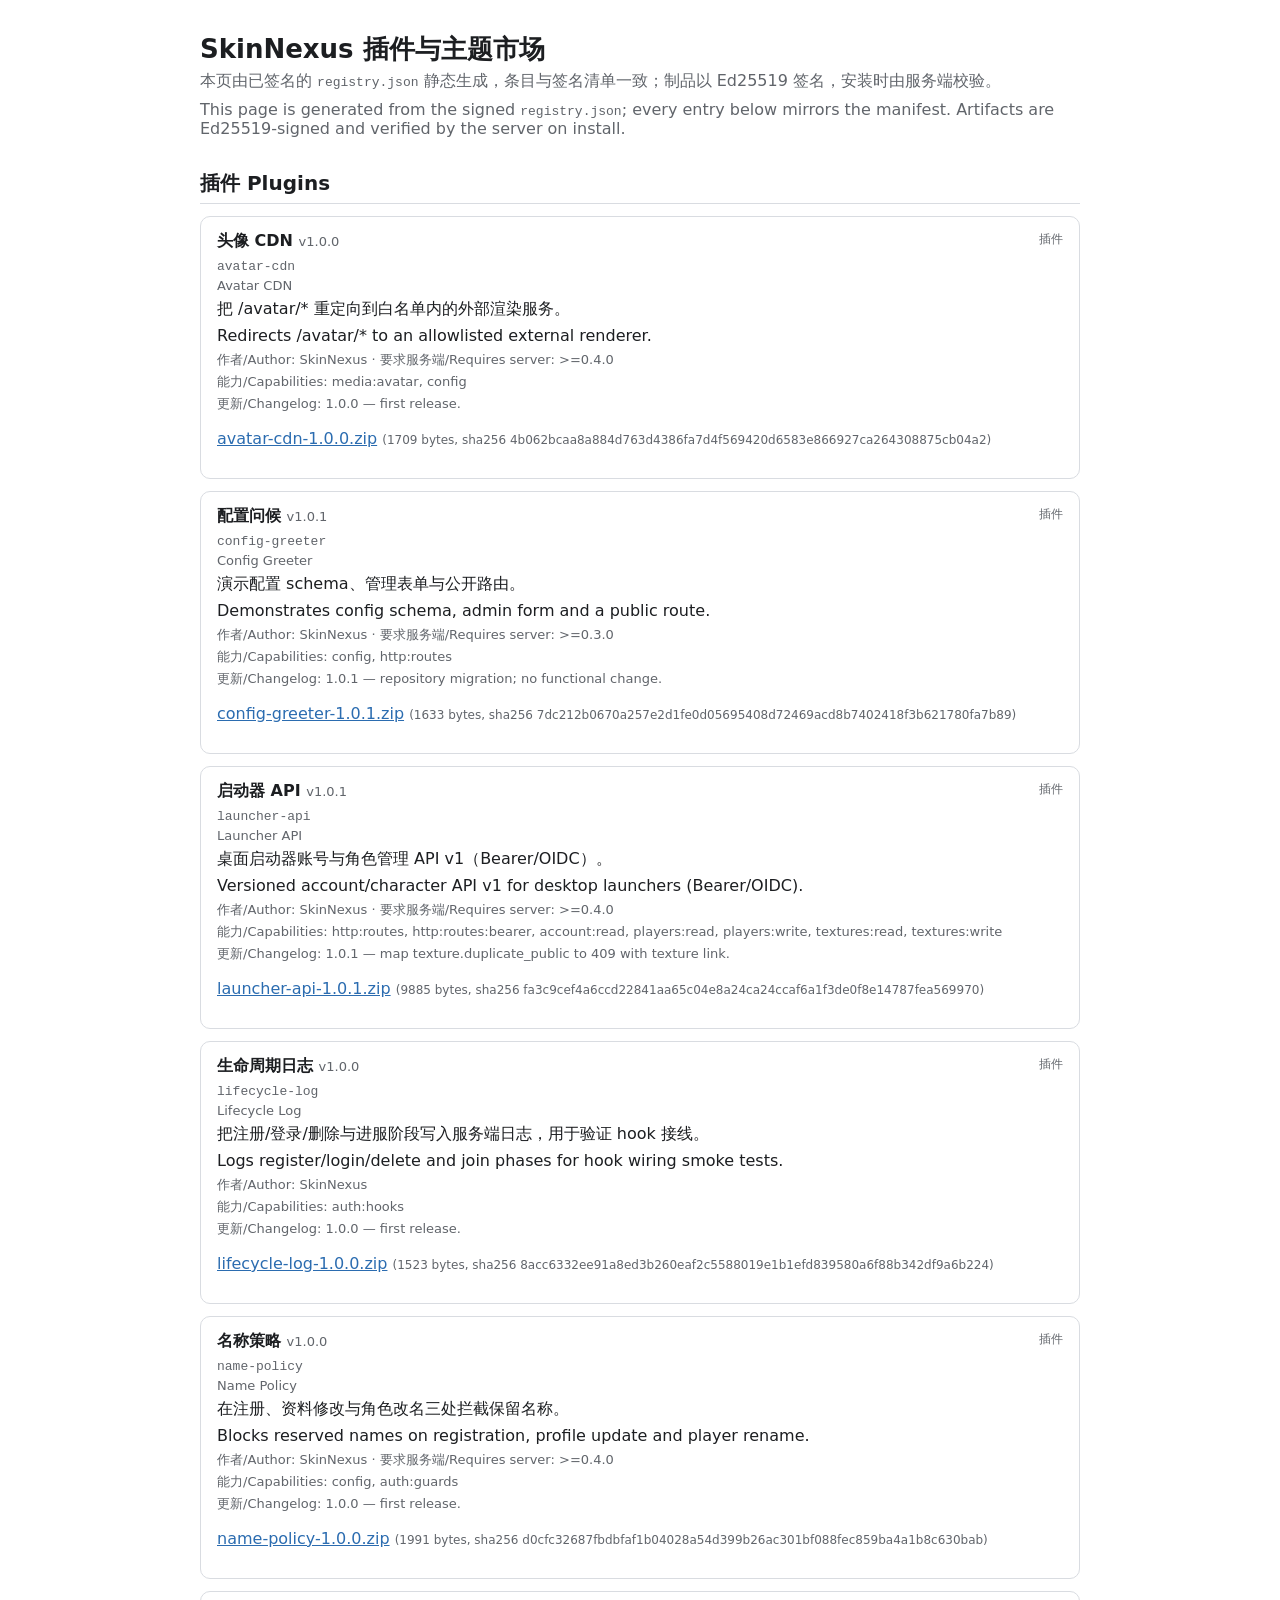
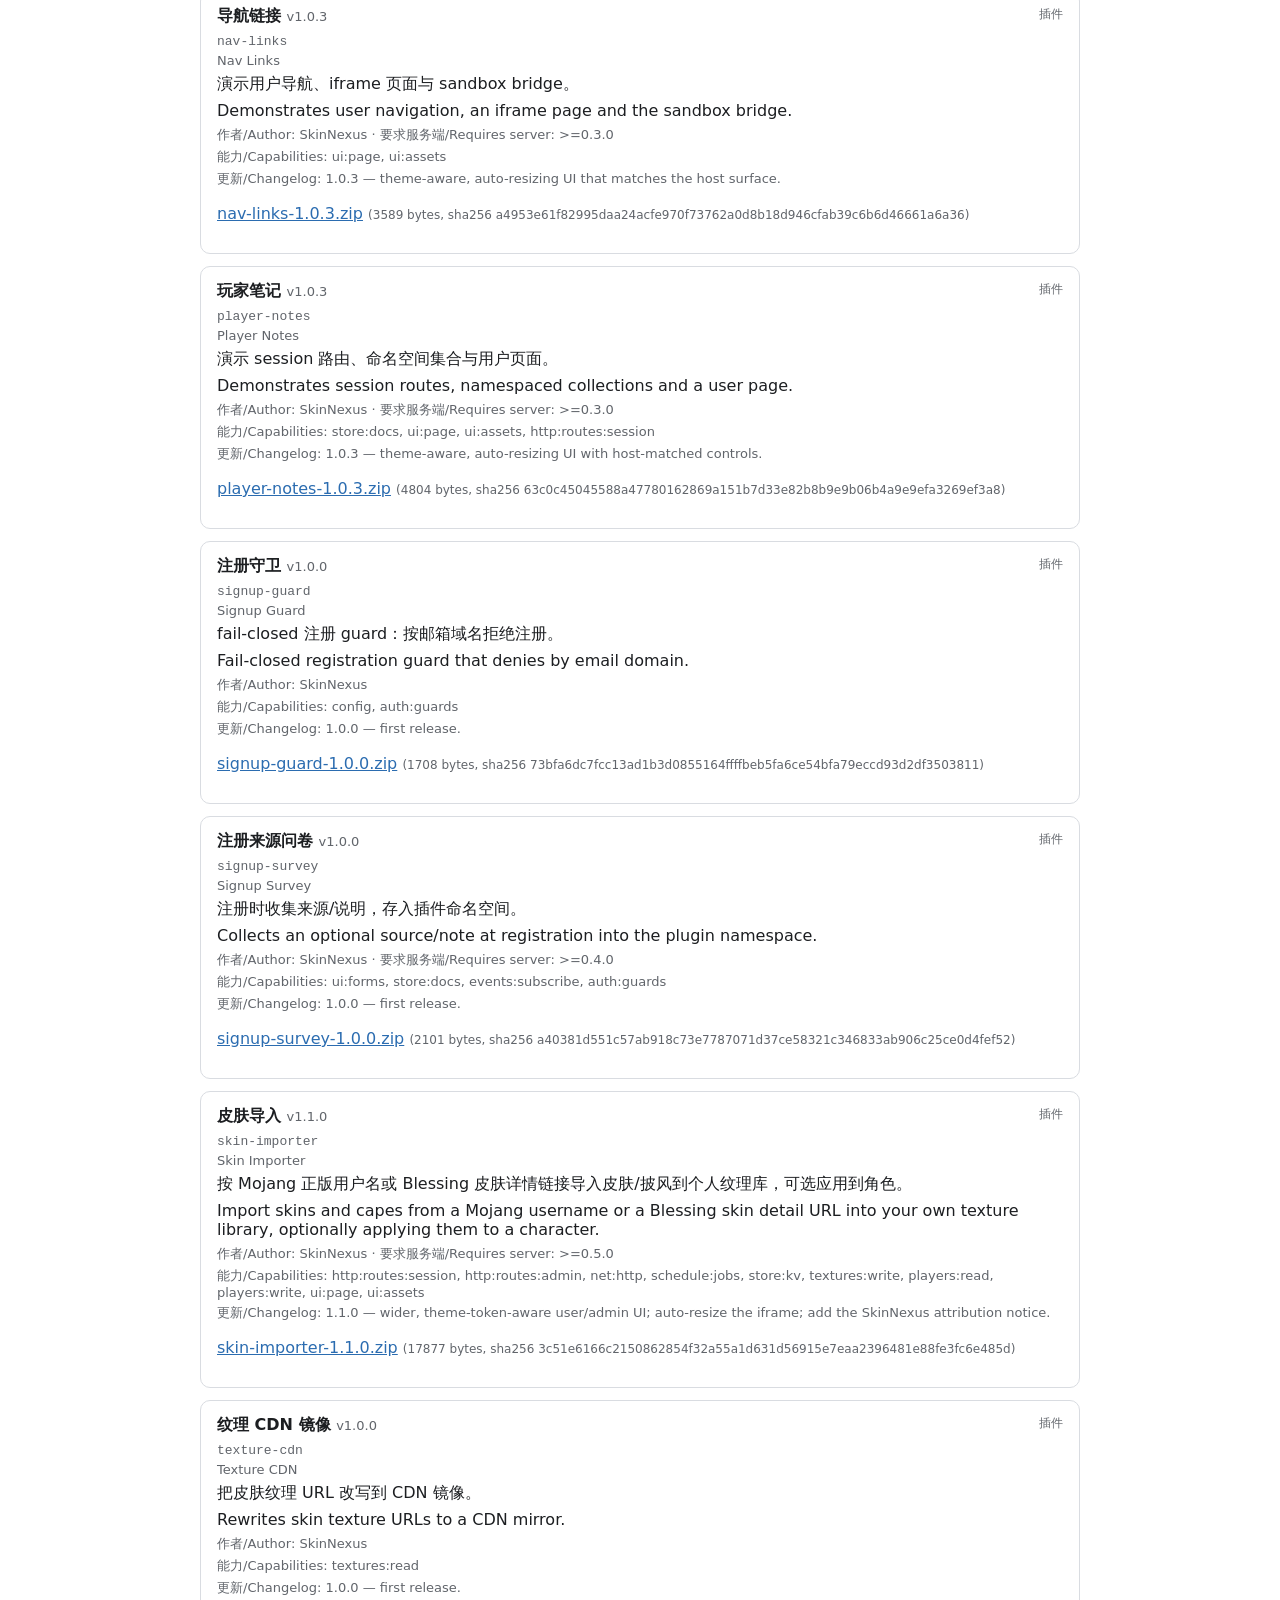
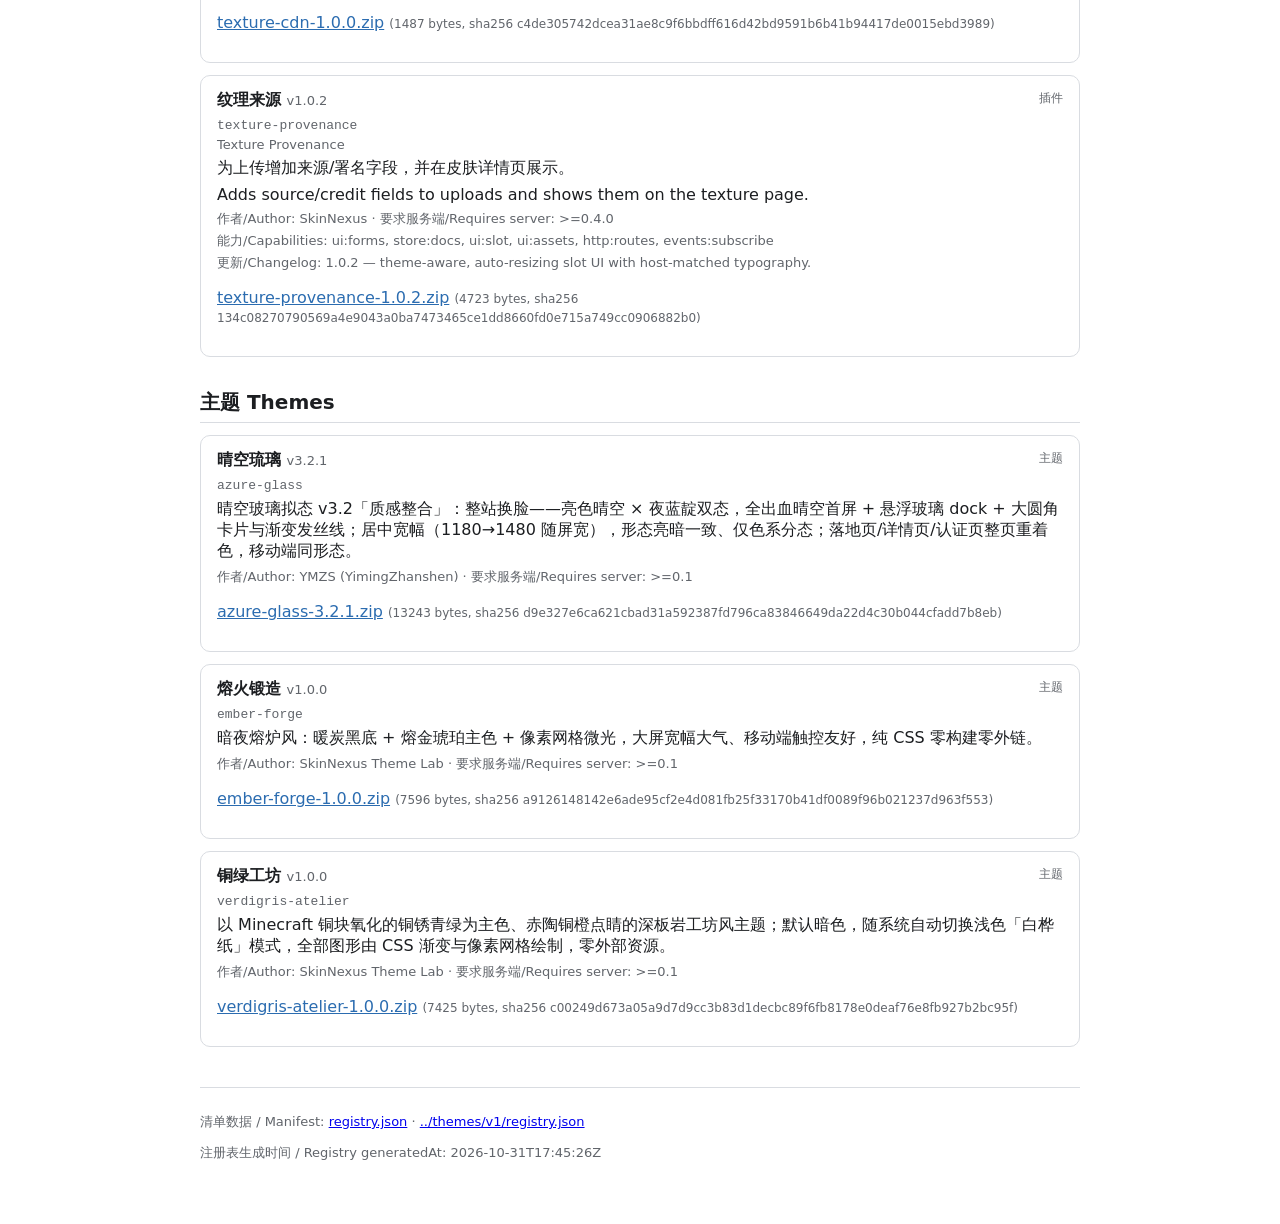
==== v1/index.html @ 16ccb41a "feat(market): 给市场加一张爬虫可读的 HTML 索引页 分发面此前只有签名 registry.json——对搜索引擎与 AI 爬虫等于不存在。新增 scripts/render-inde" ====
<!DOCTYPE html>
<!-- Generated by scripts/render-index.mjs from registry.json and ../themes/v1/registry.json. Do not edit by hand. -->
<html lang="zh-CN">
<head>
<meta charset="utf-8">
<meta name="viewport" content="width=device-width, initial-scale=1">
<title>SkinNexus 插件与主题市场 / Plugin &amp; Theme Market</title>
<meta name="description" content="SkinNexus 官方插件与主题市场索引（由签名 registry.json 生成）：12 个插件 · 3 个主题，含名称、版本、描述、作者与制品下载地址。Generated from the signed registry — 12 个插件 · 3 个主题 with name, version, description, author and artifact links.">
<link rel="alternate" type="application/json" href="registry.json" title="registry.json">
<style>
:root { color-scheme: light dark; --fg: #1c1e21; --muted: #61656b; --line: #d9dce1; --accent: #2b6cb0; }
@media (prefers-color-scheme: dark) { :root { --fg: #e6e8ea; --muted: #9aa0a8; --line: #3a3e45; --accent: #7ab3ff; } }
body { font-family: system-ui, -apple-system, "Segoe UI", "Microsoft YaHei", sans-serif; margin: 0; color: var(--fg); background: transparent; }
main { max-width: 880px; margin: 0 auto; padding: 24px 20px 64px; }
h1 { font-size: 26px; margin: 8px 0 4px; }
h2 { font-size: 20px; margin: 32px 0 12px; border-bottom: 1px solid var(--line); padding-bottom: 6px; }
h3 { font-size: 16px; margin: 0 0 6px; }
.lede { color: var(--muted); margin: 0 0 8px; }
.entry { border: 1px solid var(--line); border-radius: 10px; padding: 14px 16px; margin: 12px 0; }
.version { color: var(--muted); font-weight: normal; font-size: 13px; }
.kind { float: right; color: var(--muted); font-size: 12px; font-weight: normal; }
.slug, .title-en, .meta, .caps, .changelog, .dist-note { color: var(--muted); font-size: 13px; margin: 4px 0; }
.desc { margin: 6px 0; }
.download a { color: var(--accent); overflow-wrap: anywhere; }
.dist { color: var(--muted); font-size: 12px; overflow-wrap: anywhere; }
footer { color: var(--muted); font-size: 13px; margin-top: 40px; border-top: 1px solid var(--line); padding-top: 12px; }
a { overflow-wrap: anywhere; }
</style>
</head>
<body>
<main>
<h1>SkinNexus 插件与主题市场</h1>
<p class="lede">本页由已签名的 <code>registry.json</code> 静态生成，条目与签名清单一致；制品以 Ed25519 签名，安装时由服务端校验。</p>
<p class="lede">This page is generated from the signed <code>registry.json</code>; every entry below mirrors the manifest. Artifacts are Ed25519-signed and verified by the server on install.</p>
<section id="plugins">
<h2>插件 Plugins</h2>
<article class="entry">
  <h3>头像 CDN <span class="version">v1.0.0</span><span class="kind">插件</span></h3>
  <p class="slug"><code>avatar-cdn</code></p>
  <p class="title-en">Avatar CDN</p>
  <p class="desc">把 /avatar/* 重定向到白名单内的外部渲染服务。</p>
  <p class="desc desc-en">Redirects /avatar/* to an allowlisted external renderer.</p>
  <p class="meta"><span>作者/Author: SkinNexus</span> · <span>要求服务端/Requires server: &gt;=0.4.0</span></p>
  <p class="caps">能力/Capabilities: media:avatar, config</p>
  <p class="changelog">更新/Changelog: 1.0.0 — first release.</p>
  <p class="download"><a href="https://yimingzhanshen.github.io/skin-nexus-plugins/v1/artifacts/avatar-cdn-1.0.0.zip">avatar-cdn-1.0.0.zip</a> <span class="dist">(1709 bytes, sha256 4b062bcaa8a884d763d4386fa7d4f569420d6583e866927ca264308875cb04a2)</span></p>
</article>
<article class="entry">
  <h3>配置问候 <span class="version">v1.0.1</span><span class="kind">插件</span></h3>
  <p class="slug"><code>config-greeter</code></p>
  <p class="title-en">Config Greeter</p>
  <p class="desc">演示配置 schema、管理表单与公开路由。</p>
  <p class="desc desc-en">Demonstrates config schema, admin form and a public route.</p>
  <p class="meta"><span>作者/Author: SkinNexus</span> · <span>要求服务端/Requires server: &gt;=0.3.0</span></p>
  <p class="caps">能力/Capabilities: config, http:routes</p>
  <p class="changelog">更新/Changelog: 1.0.1 — repository migration; no functional change.</p>
  <p class="download"><a href="https://yimingzhanshen.github.io/skin-nexus-plugins/v1/artifacts/config-greeter-1.0.1.zip">config-greeter-1.0.1.zip</a> <span class="dist">(1633 bytes, sha256 7dc212b0670a257e2d1fe0d05695408d72469acd8b7402418f3b621780fa7b89)</span></p>
</article>
<article class="entry">
  <h3>启动器 API <span class="version">v1.0.1</span><span class="kind">插件</span></h3>
  <p class="slug"><code>launcher-api</code></p>
  <p class="title-en">Launcher API</p>
  <p class="desc">桌面启动器账号与角色管理 API v1（Bearer/OIDC）。</p>
  <p class="desc desc-en">Versioned account/character API v1 for desktop launchers (Bearer/OIDC).</p>
  <p class="meta"><span>作者/Author: SkinNexus</span> · <span>要求服务端/Requires server: &gt;=0.4.0</span></p>
  <p class="caps">能力/Capabilities: http:routes, http:routes:bearer, account:read, players:read, players:write, textures:read, textures:write</p>
  <p class="changelog">更新/Changelog: 1.0.1 — map texture.duplicate_public to 409 with texture link.</p>
  <p class="download"><a href="https://yimingzhanshen.github.io/skin-nexus-plugins/v1/artifacts/launcher-api-1.0.1.zip">launcher-api-1.0.1.zip</a> <span class="dist">(9885 bytes, sha256 fa3c9cef4a6ccd22841aa65c04e8a24ca24ccaf6a1f3de0f8e14787fea569970)</span></p>
</article>
<article class="entry">
  <h3>生命周期日志 <span class="version">v1.0.0</span><span class="kind">插件</span></h3>
  <p class="slug"><code>lifecycle-log</code></p>
  <p class="title-en">Lifecycle Log</p>
  <p class="desc">把注册/登录/删除与进服阶段写入服务端日志，用于验证 hook 接线。</p>
  <p class="desc desc-en">Logs register/login/delete and join phases for hook wiring smoke tests.</p>
  <p class="meta"><span>作者/Author: SkinNexus</span></p>
  <p class="caps">能力/Capabilities: auth:hooks</p>
  <p class="changelog">更新/Changelog: 1.0.0 — first release.</p>
  <p class="download"><a href="https://yimingzhanshen.github.io/skin-nexus-plugins/v1/artifacts/lifecycle-log-1.0.0.zip">lifecycle-log-1.0.0.zip</a> <span class="dist">(1523 bytes, sha256 8acc6332ee91a8ed3b260eaf2c5588019e1b1efd839580a6f88b342df9a6b224)</span></p>
</article>
<article class="entry">
  <h3>名称策略 <span class="version">v1.0.0</span><span class="kind">插件</span></h3>
  <p class="slug"><code>name-policy</code></p>
  <p class="title-en">Name Policy</p>
  <p class="desc">在注册、资料修改与角色改名三处拦截保留名称。</p>
  <p class="desc desc-en">Blocks reserved names on registration, profile update and player rename.</p>
  <p class="meta"><span>作者/Author: SkinNexus</span> · <span>要求服务端/Requires server: &gt;=0.4.0</span></p>
  <p class="caps">能力/Capabilities: config, auth:guards</p>
  <p class="changelog">更新/Changelog: 1.0.0 — first release.</p>
  <p class="download"><a href="https://yimingzhanshen.github.io/skin-nexus-plugins/v1/artifacts/name-policy-1.0.0.zip">name-policy-1.0.0.zip</a> <span class="dist">(1991 bytes, sha256 d0cfc32687fbdbfaf1b04028a54d399b26ac301bf088fec859ba4a1b8c630bab)</span></p>
</article>
<article class="entry">
  <h3>导航链接 <span class="version">v1.0.3</span><span class="kind">插件</span></h3>
  <p class="slug"><code>nav-links</code></p>
  <p class="title-en">Nav Links</p>
  <p class="desc">演示用户导航、iframe 页面与 sandbox bridge。</p>
  <p class="desc desc-en">Demonstrates user navigation, an iframe page and the sandbox bridge.</p>
  <p class="meta"><span>作者/Author: SkinNexus</span> · <span>要求服务端/Requires server: &gt;=0.3.0</span></p>
  <p class="caps">能力/Capabilities: ui:page, ui:assets</p>
  <p class="changelog">更新/Changelog: 1.0.3 — theme-aware, auto-resizing UI that matches the host surface.</p>
  <p class="download"><a href="https://yimingzhanshen.github.io/skin-nexus-plugins/v1/artifacts/nav-links-1.0.3.zip">nav-links-1.0.3.zip</a> <span class="dist">(3589 bytes, sha256 a4953e61f82995daa24acfe970f73762a0d8b18d946cfab39c6b6d46661a6a36)</span></p>
</article>
<article class="entry">
  <h3>玩家笔记 <span class="version">v1.0.3</span><span class="kind">插件</span></h3>
  <p class="slug"><code>player-notes</code></p>
  <p class="title-en">Player Notes</p>
  <p class="desc">演示 session 路由、命名空间集合与用户页面。</p>
  <p class="desc desc-en">Demonstrates session routes, namespaced collections and a user page.</p>
  <p class="meta"><span>作者/Author: SkinNexus</span> · <span>要求服务端/Requires server: &gt;=0.3.0</span></p>
  <p class="caps">能力/Capabilities: store:docs, ui:page, ui:assets, http:routes:session</p>
  <p class="changelog">更新/Changelog: 1.0.3 — theme-aware, auto-resizing UI with host-matched controls.</p>
  <p class="download"><a href="https://yimingzhanshen.github.io/skin-nexus-plugins/v1/artifacts/player-notes-1.0.3.zip">player-notes-1.0.3.zip</a> <span class="dist">(4804 bytes, sha256 63c0c45045588a47780162869a151b7d33e82b8b9e9b06b4a9e9efa3269ef3a8)</span></p>
</article>
<article class="entry">
  <h3>注册守卫 <span class="version">v1.0.0</span><span class="kind">插件</span></h3>
  <p class="slug"><code>signup-guard</code></p>
  <p class="title-en">Signup Guard</p>
  <p class="desc">fail-closed 注册 guard：按邮箱域名拒绝注册。</p>
  <p class="desc desc-en">Fail-closed registration guard that denies by email domain.</p>
  <p class="meta"><span>作者/Author: SkinNexus</span></p>
  <p class="caps">能力/Capabilities: config, auth:guards</p>
  <p class="changelog">更新/Changelog: 1.0.0 — first release.</p>
  <p class="download"><a href="https://yimingzhanshen.github.io/skin-nexus-plugins/v1/artifacts/signup-guard-1.0.0.zip">signup-guard-1.0.0.zip</a> <span class="dist">(1708 bytes, sha256 73bfa6dc7fcc13ad1b3d0855164ffffbeb5fa6ce54bfa79eccd93d2df3503811)</span></p>
</article>
<article class="entry">
  <h3>注册来源问卷 <span class="version">v1.0.0</span><span class="kind">插件</span></h3>
  <p class="slug"><code>signup-survey</code></p>
  <p class="title-en">Signup Survey</p>
  <p class="desc">注册时收集来源/说明，存入插件命名空间。</p>
  <p class="desc desc-en">Collects an optional source/note at registration into the plugin namespace.</p>
  <p class="meta"><span>作者/Author: SkinNexus</span> · <span>要求服务端/Requires server: &gt;=0.4.0</span></p>
  <p class="caps">能力/Capabilities: ui:forms, store:docs, events:subscribe, auth:guards</p>
  <p class="changelog">更新/Changelog: 1.0.0 — first release.</p>
  <p class="download"><a href="https://yimingzhanshen.github.io/skin-nexus-plugins/v1/artifacts/signup-survey-1.0.0.zip">signup-survey-1.0.0.zip</a> <span class="dist">(2101 bytes, sha256 a40381d551c57ab918c73e7787071d37ce58321c346833ab906c25ce0d4fef52)</span></p>
</article>
<article class="entry">
  <h3>皮肤导入 <span class="version">v1.1.0</span><span class="kind">插件</span></h3>
  <p class="slug"><code>skin-importer</code></p>
  <p class="title-en">Skin Importer</p>
  <p class="desc">按 Mojang 正版用户名或 Blessing 皮肤详情链接导入皮肤/披风到个人纹理库，可选应用到角色。</p>
  <p class="desc desc-en">Import skins and capes from a Mojang username or a Blessing skin detail URL into your own texture library, optionally applying them to a character.</p>
  <p class="meta"><span>作者/Author: SkinNexus</span> · <span>要求服务端/Requires server: &gt;=0.5.0</span></p>
  <p class="caps">能力/Capabilities: http:routes:session, http:routes:admin, net:http, schedule:jobs, store:kv, textures:write, players:read, players:write, ui:page, ui:assets</p>
  <p class="changelog">更新/Changelog: 1.1.0 — wider, theme-token-aware user/admin UI; auto-resize the iframe; add the SkinNexus attribution notice.</p>
  <p class="download"><a href="https://yimingzhanshen.github.io/skin-nexus-plugins/v1/artifacts/skin-importer-1.1.0.zip">skin-importer-1.1.0.zip</a> <span class="dist">(17877 bytes, sha256 3c51e6166c2150862854f32a55a1d631d56915e7eaa2396481e88fe3fc6e485d)</span></p>
</article>
<article class="entry">
  <h3>纹理 CDN 镜像 <span class="version">v1.0.0</span><span class="kind">插件</span></h3>
  <p class="slug"><code>texture-cdn</code></p>
  <p class="title-en">Texture CDN</p>
  <p class="desc">把皮肤纹理 URL 改写到 CDN 镜像。</p>
  <p class="desc desc-en">Rewrites skin texture URLs to a CDN mirror.</p>
  <p class="meta"><span>作者/Author: SkinNexus</span></p>
  <p class="caps">能力/Capabilities: textures:read</p>
  <p class="changelog">更新/Changelog: 1.0.0 — first release.</p>
  <p class="download"><a href="https://yimingzhanshen.github.io/skin-nexus-plugins/v1/artifacts/texture-cdn-1.0.0.zip">texture-cdn-1.0.0.zip</a> <span class="dist">(1487 bytes, sha256 c4de305742dcea31ae8c9f6bbdff616d42bd9591b6b41b94417de0015ebd3989)</span></p>
</article>
<article class="entry">
  <h3>纹理来源 <span class="version">v1.0.2</span><span class="kind">插件</span></h3>
  <p class="slug"><code>texture-provenance</code></p>
  <p class="title-en">Texture Provenance</p>
  <p class="desc">为上传增加来源/署名字段，并在皮肤详情页展示。</p>
  <p class="desc desc-en">Adds source/credit fields to uploads and shows them on the texture page.</p>
  <p class="meta"><span>作者/Author: SkinNexus</span> · <span>要求服务端/Requires server: &gt;=0.4.0</span></p>
  <p class="caps">能力/Capabilities: ui:forms, store:docs, ui:slot, ui:assets, http:routes, events:subscribe</p>
  <p class="changelog">更新/Changelog: 1.0.2 — theme-aware, auto-resizing slot UI with host-matched typography.</p>
  <p class="download"><a href="https://yimingzhanshen.github.io/skin-nexus-plugins/v1/artifacts/texture-provenance-1.0.2.zip">texture-provenance-1.0.2.zip</a> <span class="dist">(4723 bytes, sha256 134c08270790569a4e9043a0ba7473465ce1dd8660fd0e715a749cc0906882b0)</span></p>
</article>
</section>
<section id="themes">
<h2>主题 Themes</h2>
<article class="entry">
  <h3>晴空琉璃 <span class="version">v3.2.1</span><span class="kind">主题</span></h3>
  <p class="slug"><code>azure-glass</code></p>
  <p class="desc">晴空玻璃拟态 v3.2「质感整合」：整站换脸——亮色晴空 × 夜蓝靛双态，全出血晴空首屏 + 悬浮玻璃 dock + 大圆角卡片与渐变发丝线；居中宽幅（1180→1480 随屏宽），形态亮暗一致、仅色系分态；落地页/详情页/认证页整页重着色，移动端同形态。</p>
  <p class="meta"><span>作者/Author: YMZS (YimingZhanshen)</span> · <span>要求服务端/Requires server: &gt;=0.1</span></p>
  <p class="download"><a href="https://yimingzhanshen.github.io/skin-nexus-plugins/themes/v1/artifacts/azure-glass-3.2.1.zip">azure-glass-3.2.1.zip</a> <span class="dist">(13243 bytes, sha256 d9e327e6ca621cbad31a592387fd796ca83846649da22d4c30b044cfadd7b8eb)</span></p>
</article>
<article class="entry">
  <h3>熔火锻造 <span class="version">v1.0.0</span><span class="kind">主题</span></h3>
  <p class="slug"><code>ember-forge</code></p>
  <p class="desc">暗夜熔炉风：暖炭黑底 + 熔金琥珀主色 + 像素网格微光，大屏宽幅大气、移动端触控友好，纯 CSS 零构建零外链。</p>
  <p class="meta"><span>作者/Author: SkinNexus Theme Lab</span> · <span>要求服务端/Requires server: &gt;=0.1</span></p>
  <p class="download"><a href="https://yimingzhanshen.github.io/skin-nexus-plugins/themes/v1/artifacts/ember-forge-1.0.0.zip">ember-forge-1.0.0.zip</a> <span class="dist">(7596 bytes, sha256 a9126148142e6ade95cf2e4d081fb25f33170b41df0089f96b021237d963f553)</span></p>
</article>
<article class="entry">
  <h3>铜绿工坊 <span class="version">v1.0.0</span><span class="kind">主题</span></h3>
  <p class="slug"><code>verdigris-atelier</code></p>
  <p class="desc">以 Minecraft 铜块氧化的铜锈青绿为主色、赤陶铜橙点睛的深板岩工坊风主题；默认暗色，随系统自动切换浅色「白桦纸」模式，全部图形由 CSS 渐变与像素网格绘制，零外部资源。</p>
  <p class="meta"><span>作者/Author: SkinNexus Theme Lab</span> · <span>要求服务端/Requires server: &gt;=0.1</span></p>
  <p class="download"><a href="https://yimingzhanshen.github.io/skin-nexus-plugins/themes/v1/artifacts/verdigris-atelier-1.0.0.zip">verdigris-atelier-1.0.0.zip</a> <span class="dist">(7425 bytes, sha256 c00249d673a05a9d7d9cc3b83d1decbc89f6fb8178e0deaf76e8fb927b2bc95f)</span></p>
</article>
</section>
<footer>
<p>清单数据 / Manifest: <a href="registry.json">registry.json</a> · <a href="../themes/v1/registry.json">../themes/v1/registry.json</a></p>
<p>注册表生成时间 / Registry generatedAt: 2026-10-31T17:45:26Z</p>
</footer>
</main>
<script type="application/ld+json">
{
  "@context": "https://schema.org",
  "@type": "ItemList",
  "name": "SkinNexus 插件与主题市场 / SkinNexus plugin and theme market",
  "numberOfItems": 15,
  "itemListElement": [
    {
      "@type": "ListItem",
      "position": 1,
      "item": {
        "@type": "SoftwareApplication",
        "name": "头像 CDN",
        "identifier": "avatar-cdn",
        "softwareVersion": "1.0.0",
        "description": "把 /avatar/* 重定向到白名单内的外部渲染服务。",
        "author": {
          "@type": "Organization",
          "name": "SkinNexus"
        },
        "softwareRequirements": ">=0.4.0",
        "downloadUrl": "https://yimingzhanshen.github.io/skin-nexus-plugins/v1/artifacts/avatar-cdn-1.0.0.zip",
        "url": "https://yimingzhanshen.github.io/skin-nexus-plugins/v1/artifacts/avatar-cdn-1.0.0.zip"
      }
    },
    {
      "@type": "ListItem",
      "position": 2,
      "item": {
        "@type": "SoftwareApplication",
        "name": "配置问候",
        "identifier": "config-greeter",
        "softwareVersion": "1.0.1",
        "description": "演示配置 schema、管理表单与公开路由。",
        "author": {
          "@type": "Organization",
          "name": "SkinNexus"
        },
        "softwareRequirements": ">=0.3.0",
        "downloadUrl": "https://yimingzhanshen.github.io/skin-nexus-plugins/v1/artifacts/config-greeter-1.0.1.zip",
        "url": "https://yimingzhanshen.github.io/skin-nexus-plugins/v1/artifacts/config-greeter-1.0.1.zip"
      }
    },
    {
      "@type": "ListItem",
      "position": 3,
      "item": {
        "@type": "SoftwareApplication",
        "name": "启动器 API",
        "identifier": "launcher-api",
        "softwareVersion": "1.0.1",
        "description": "桌面启动器账号与角色管理 API v1（Bearer/OIDC）。",
        "author": {
          "@type": "Organization",
          "name": "SkinNexus"
        },
        "softwareRequirements": ">=0.4.0",
        "downloadUrl": "https://yimingzhanshen.github.io/skin-nexus-plugins/v1/artifacts/launcher-api-1.0.1.zip",
        "url": "https://yimingzhanshen.github.io/skin-nexus-plugins/v1/artifacts/launcher-api-1.0.1.zip"
      }
    },
    {
      "@type": "ListItem",
      "position": 4,
      "item": {
        "@type": "SoftwareApplication",
        "name": "生命周期日志",
        "identifier": "lifecycle-log",
        "softwareVersion": "1.0.0",
        "description": "把注册/登录/删除与进服阶段写入服务端日志，用于验证 hook 接线。",
        "author": {
          "@type": "Organization",
          "name": "SkinNexus"
        },
        "downloadUrl": "https://yimingzhanshen.github.io/skin-nexus-plugins/v1/artifacts/lifecycle-log-1.0.0.zip",
        "url": "https://yimingzhanshen.github.io/skin-nexus-plugins/v1/artifacts/lifecycle-log-1.0.0.zip"
      }
    },
    {
      "@type": "ListItem",
      "position": 5,
      "item": {
        "@type": "SoftwareApplication",
        "name": "名称策略",
        "identifier": "name-policy",
        "softwareVersion": "1.0.0",
        "description": "在注册、资料修改与角色改名三处拦截保留名称。",
        "author": {
          "@type": "Organization",
          "name": "SkinNexus"
        },
        "softwareRequirements": ">=0.4.0",
        "downloadUrl": "https://yimingzhanshen.github.io/skin-nexus-plugins/v1/artifacts/name-policy-1.0.0.zip",
        "url": "https://yimingzhanshen.github.io/skin-nexus-plugins/v1/artifacts/name-policy-1.0.0.zip"
      }
    },
    {
      "@type": "ListItem",
      "position": 6,
      "item": {
        "@type": "SoftwareApplication",
        "name": "导航链接",
        "identifier": "nav-links",
        "softwareVersion": "1.0.3",
        "description": "演示用户导航、iframe 页面与 sandbox bridge。",
        "author": {
          "@type": "Organization",
          "name": "SkinNexus"
        },
        "softwareRequirements": ">=0.3.0",
        "downloadUrl": "https://yimingzhanshen.github.io/skin-nexus-plugins/v1/artifacts/nav-links-1.0.3.zip",
        "url": "https://yimingzhanshen.github.io/skin-nexus-plugins/v1/artifacts/nav-links-1.0.3.zip"
      }
    },
    {
      "@type": "ListItem",
      "position": 7,
      "item": {
        "@type": "SoftwareApplication",
        "name": "玩家笔记",
        "identifier": "player-notes",
        "softwareVersion": "1.0.3",
        "description": "演示 session 路由、命名空间集合与用户页面。",
        "author": {
          "@type": "Organization",
          "name": "SkinNexus"
        },
        "softwareRequirements": ">=0.3.0",
        "downloadUrl": "https://yimingzhanshen.github.io/skin-nexus-plugins/v1/artifacts/player-notes-1.0.3.zip",
        "url": "https://yimingzhanshen.github.io/skin-nexus-plugins/v1/artifacts/player-notes-1.0.3.zip"
      }
    },
    {
      "@type": "ListItem",
      "position": 8,
      "item": {
        "@type": "SoftwareApplication",
        "name": "注册守卫",
        "identifier": "signup-guard",
        "softwareVersion": "1.0.0",
        "description": "fail-closed 注册 guard：按邮箱域名拒绝注册。",
        "author": {
          "@type": "Organization",
          "name": "SkinNexus"
        },
        "downloadUrl": "https://yimingzhanshen.github.io/skin-nexus-plugins/v1/artifacts/signup-guard-1.0.0.zip",
        "url": "https://yimingzhanshen.github.io/skin-nexus-plugins/v1/artifacts/signup-guard-1.0.0.zip"
      }
    },
    {
      "@type": "ListItem",
      "position": 9,
      "item": {
        "@type": "SoftwareApplication",
        "name": "注册来源问卷",
        "identifier": "signup-survey",
        "softwareVersion": "1.0.0",
        "description": "注册时收集来源/说明，存入插件命名空间。",
        "author": {
          "@type": "Organization",
          "name": "SkinNexus"
        },
        "softwareRequirements": ">=0.4.0",
        "downloadUrl": "https://yimingzhanshen.github.io/skin-nexus-plugins/v1/artifacts/signup-survey-1.0.0.zip",
        "url": "https://yimingzhanshen.github.io/skin-nexus-plugins/v1/artifacts/signup-survey-1.0.0.zip"
      }
    },
    {
      "@type": "ListItem",
      "position": 10,
      "item": {
        "@type": "SoftwareApplication",
        "name": "皮肤导入",
        "identifier": "skin-importer",
        "softwareVersion": "1.1.0",
        "description": "按 Mojang 正版用户名或 Blessing 皮肤详情链接导入皮肤/披风到个人纹理库，可选应用到角色。",
        "author": {
          "@type": "Organization",
          "name": "SkinNexus"
        },
        "softwareRequirements": ">=0.5.0",
        "downloadUrl": "https://yimingzhanshen.github.io/skin-nexus-plugins/v1/artifacts/skin-importer-1.1.0.zip",
        "url": "https://yimingzhanshen.github.io/skin-nexus-plugins/v1/artifacts/skin-importer-1.1.0.zip"
      }
    },
    {
      "@type": "ListItem",
      "position": 11,
      "item": {
        "@type": "SoftwareApplication",
        "name": "纹理 CDN 镜像",
        "identifier": "texture-cdn",
        "softwareVersion": "1.0.0",
        "description": "把皮肤纹理 URL 改写到 CDN 镜像。",
        "author": {
          "@type": "Organization",
          "name": "SkinNexus"
        },
        "downloadUrl": "https://yimingzhanshen.github.io/skin-nexus-plugins/v1/artifacts/texture-cdn-1.0.0.zip",
        "url": "https://yimingzhanshen.github.io/skin-nexus-plugins/v1/artifacts/texture-cdn-1.0.0.zip"
      }
    },
    {
      "@type": "ListItem",
      "position": 12,
      "item": {
        "@type": "SoftwareApplication",
        "name": "纹理来源",
        "identifier": "texture-provenance",
        "softwareVersion": "1.0.2",
        "description": "为上传增加来源/署名字段，并在皮肤详情页展示。",
        "author": {
          "@type": "Organization",
          "name": "SkinNexus"
        },
        "softwareRequirements": ">=0.4.0",
        "downloadUrl": "https://yimingzhanshen.github.io/skin-nexus-plugins/v1/artifacts/texture-provenance-1.0.2.zip",
        "url": "https://yimingzhanshen.github.io/skin-nexus-plugins/v1/artifacts/texture-provenance-1.0.2.zip"
      }
    },
    {
      "@type": "ListItem",
      "position": 13,
      "item": {
        "@type": "SoftwareApplication",
        "name": "晴空琉璃",
        "identifier": "azure-glass",
        "softwareVersion": "3.2.1",
        "description": "晴空玻璃拟态 v3.2「质感整合」：整站换脸——亮色晴空 × 夜蓝靛双态，全出血晴空首屏 + 悬浮玻璃 dock + 大圆角卡片与渐变发丝线；居中宽幅（1180→1480 随屏宽），形态亮暗一致、仅色系分态；落地页/详情页/认证页整页重着色，移动端同形态。",
        "author": {
          "@type": "Organization",
          "name": "YMZS (YimingZhanshen)"
        },
        "softwareRequirements": ">=0.1",
        "downloadUrl": "https://yimingzhanshen.github.io/skin-nexus-plugins/themes/v1/artifacts/azure-glass-3.2.1.zip",
        "url": "https://yimingzhanshen.github.io/skin-nexus-plugins/themes/v1/artifacts/azure-glass-3.2.1.zip"
      }
    },
    {
      "@type": "ListItem",
      "position": 14,
      "item": {
        "@type": "SoftwareApplication",
        "name": "熔火锻造",
        "identifier": "ember-forge",
        "softwareVersion": "1.0.0",
        "description": "暗夜熔炉风：暖炭黑底 + 熔金琥珀主色 + 像素网格微光，大屏宽幅大气、移动端触控友好，纯 CSS 零构建零外链。",
        "author": {
          "@type": "Organization",
          "name": "SkinNexus Theme Lab"
        },
        "softwareRequirements": ">=0.1",
        "downloadUrl": "https://yimingzhanshen.github.io/skin-nexus-plugins/themes/v1/artifacts/ember-forge-1.0.0.zip",
        "url": "https://yimingzhanshen.github.io/skin-nexus-plugins/themes/v1/artifacts/ember-forge-1.0.0.zip"
      }
    },
    {
      "@type": "ListItem",
      "position": 15,
      "item": {
        "@type": "SoftwareApplication",
        "name": "铜绿工坊",
        "identifier": "verdigris-atelier",
        "softwareVersion": "1.0.0",
        "description": "以 Minecraft 铜块氧化的铜锈青绿为主色、赤陶铜橙点睛的深板岩工坊风主题；默认暗色，随系统自动切换浅色「白桦纸」模式，全部图形由 CSS 渐变与像素网格绘制，零外部资源。",
        "author": {
          "@type": "Organization",
          "name": "SkinNexus Theme Lab"
        },
        "softwareRequirements": ">=0.1",
        "downloadUrl": "https://yimingzhanshen.github.io/skin-nexus-plugins/themes/v1/artifacts/verdigris-atelier-1.0.0.zip",
        "url": "https://yimingzhanshen.github.io/skin-nexus-plugins/themes/v1/artifacts/verdigris-atelier-1.0.0.zip"
      }
    }
  ]
}
</script>
</body>
</html>
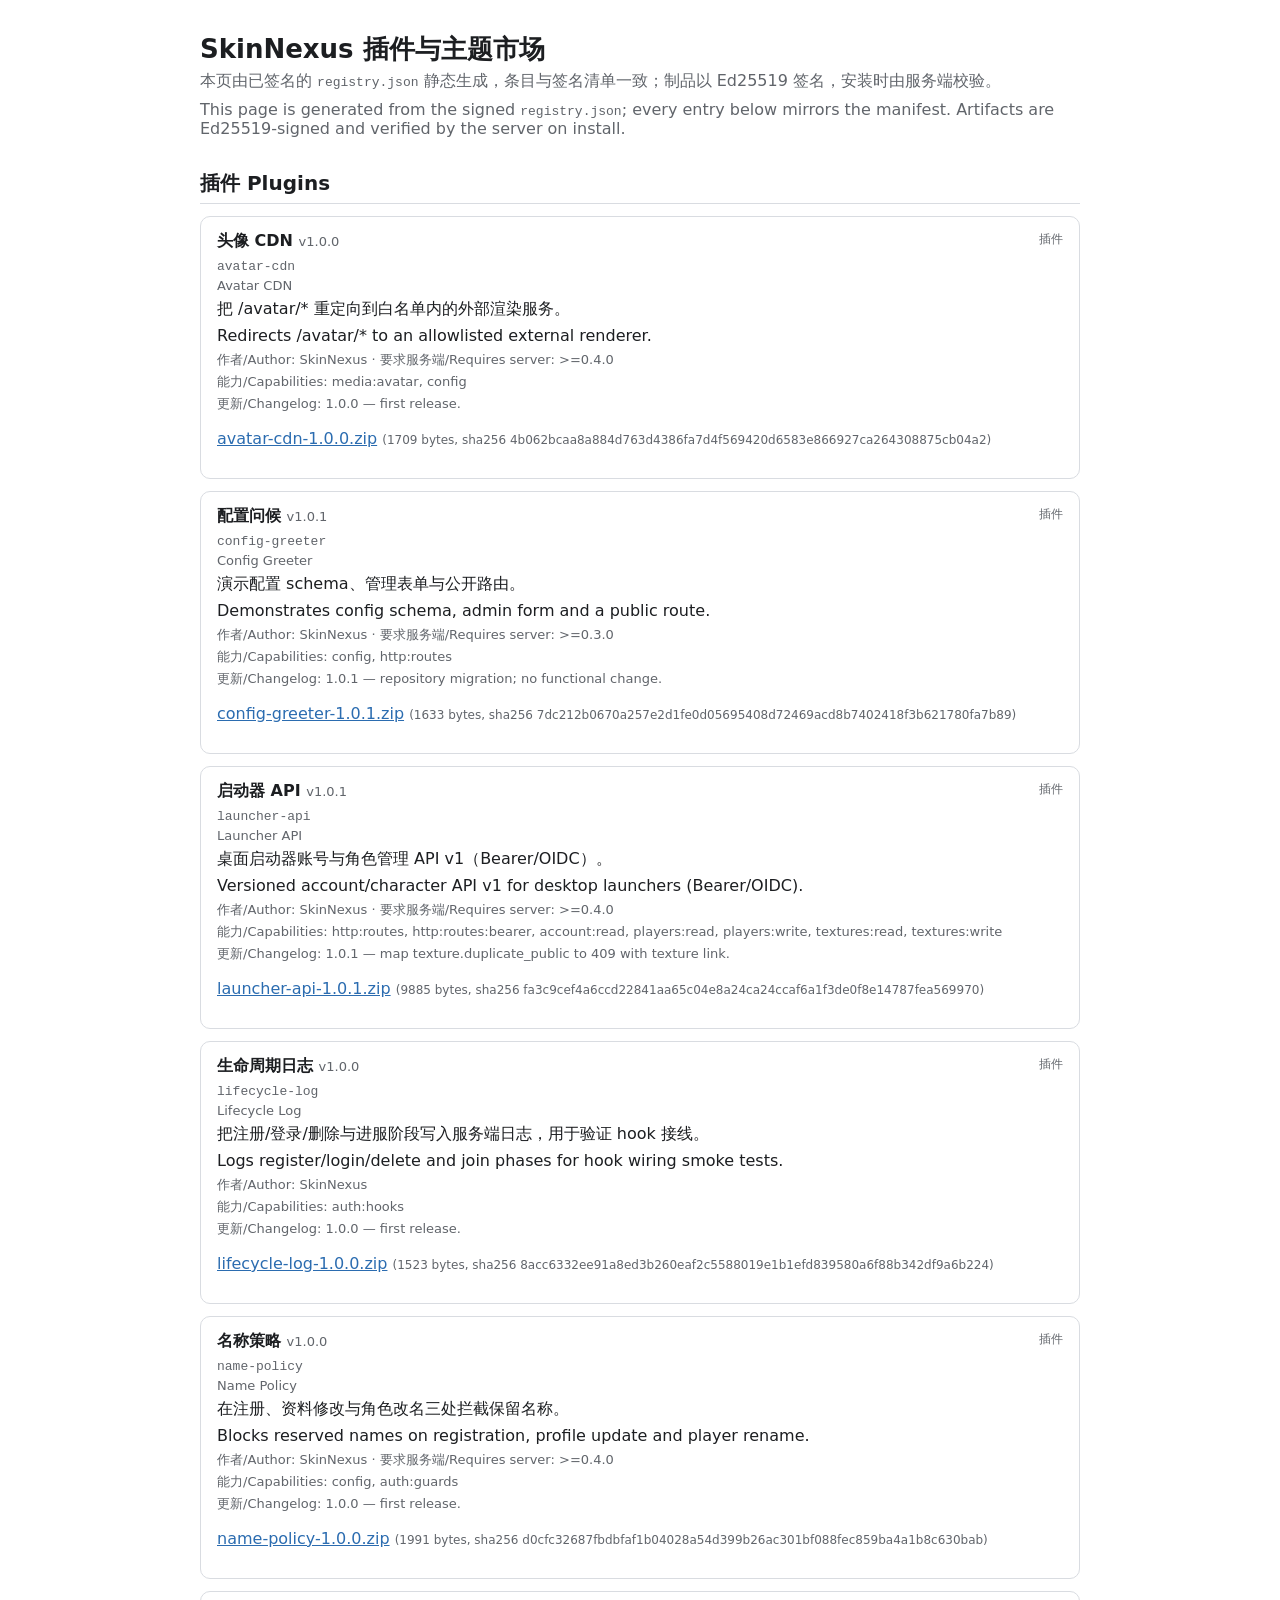
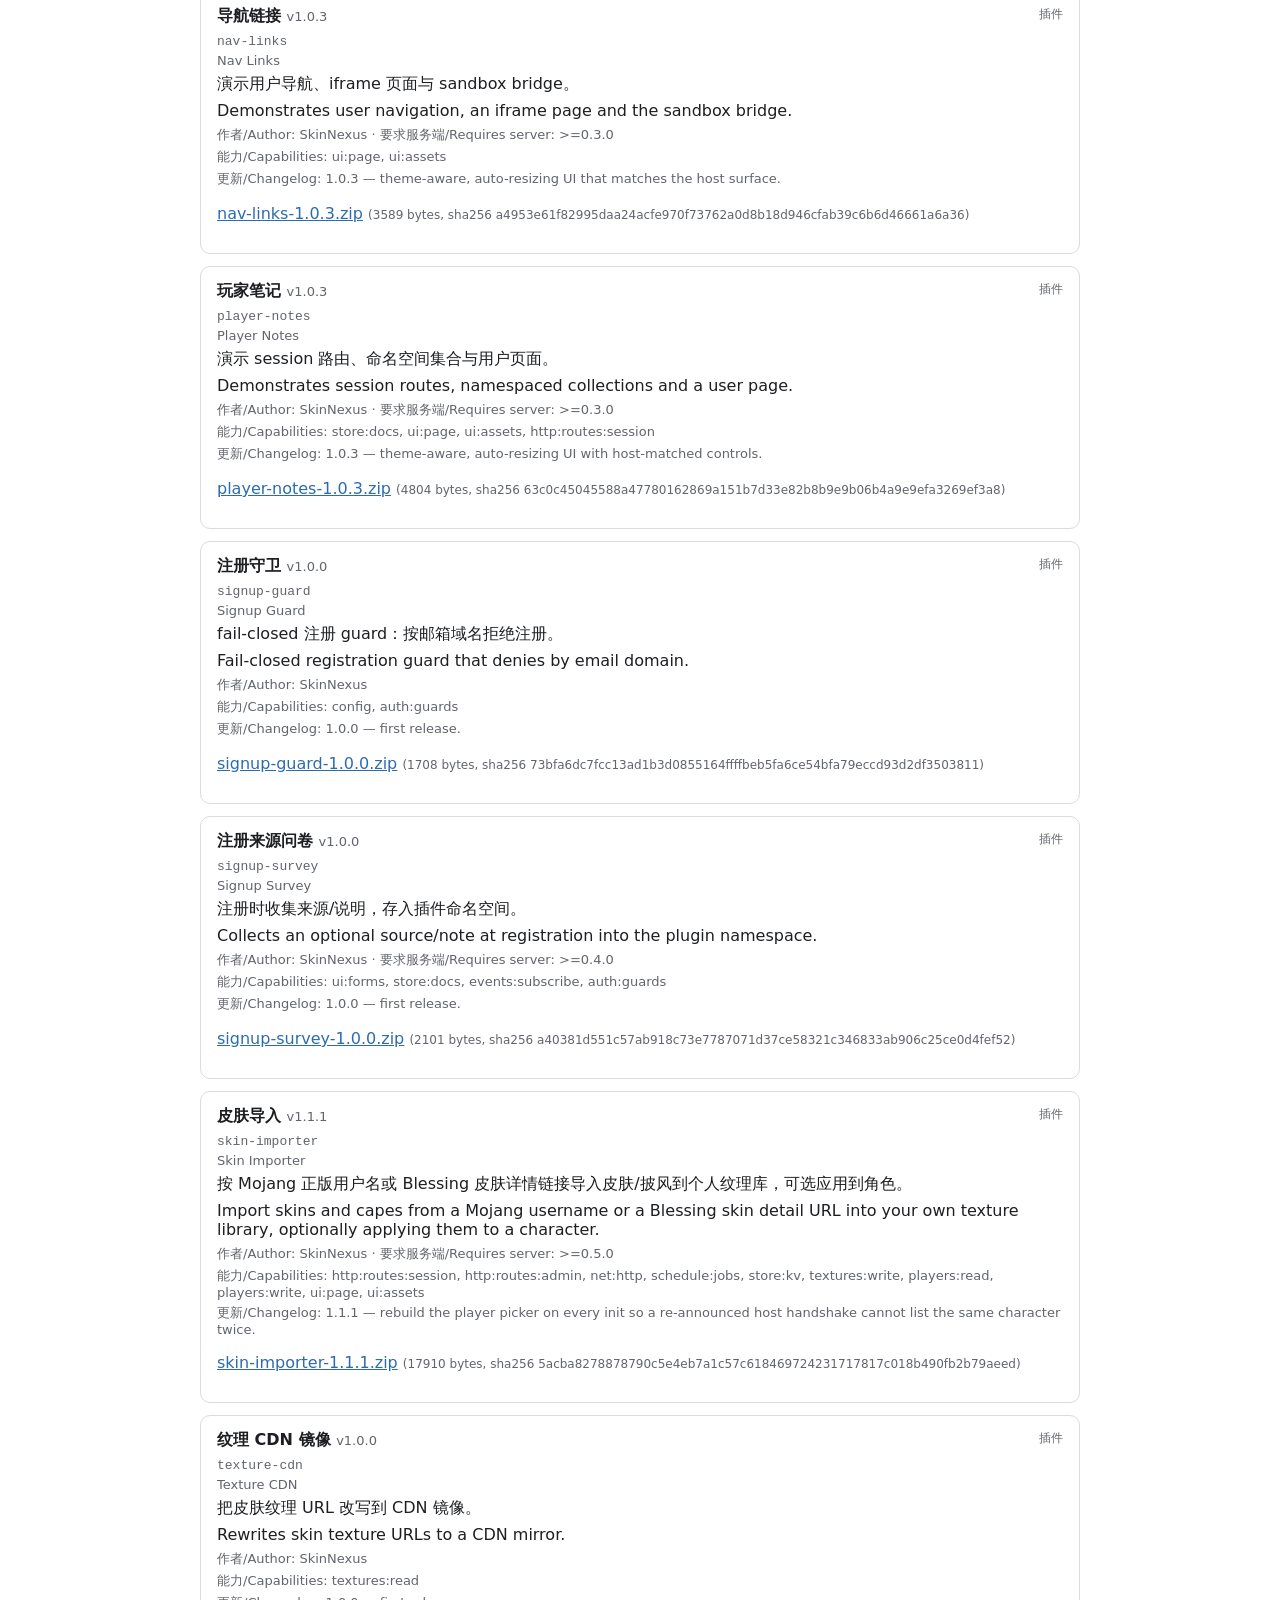
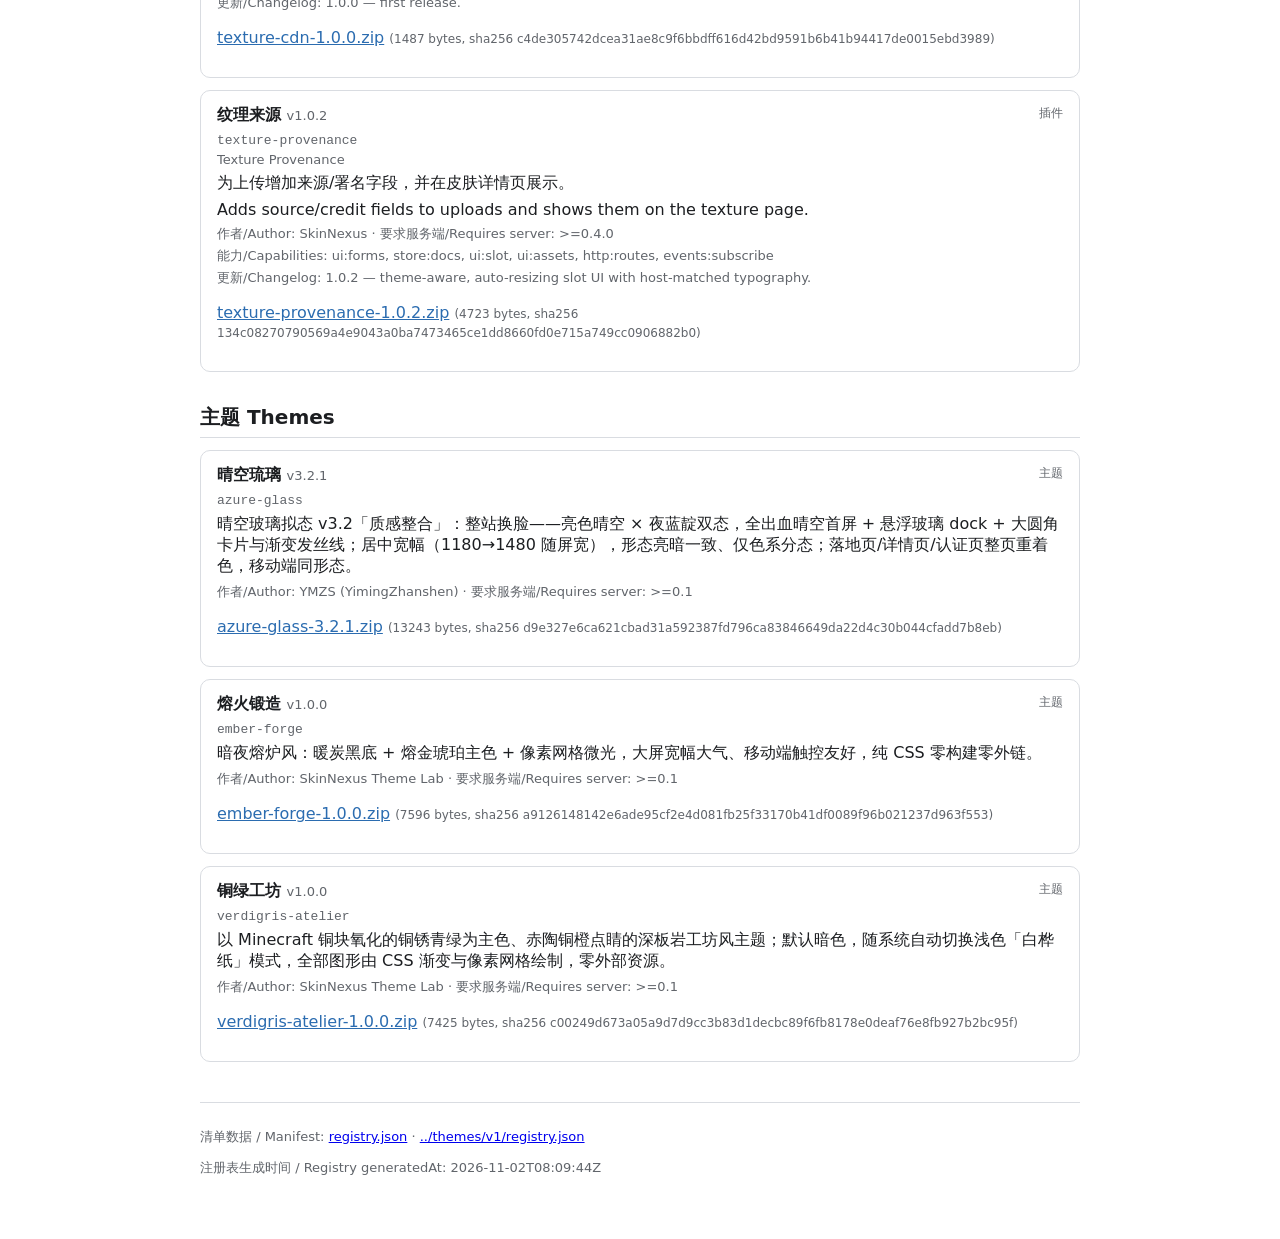
==== commit bd655635: "fix(market): 索引页跟上 CI 发布的 1.1.1——重新生成而非手改 远端多出一条 CI 发布提交（2008948：签名产物 + 清单更新，把 skin-importer 从 1.1.0" ====
--- a/v1/index.html
+++ b/v1/index.html
@@ -134,15 +134,15 @@
   <p class="download"><a href="https://yimingzhanshen.github.io/skin-nexus-plugins/v1/artifacts/signup-survey-1.0.0.zip">signup-survey-1.0.0.zip</a> <span class="dist">(2101 bytes, sha256 a40381d551c57ab918c73e7787071d37ce58321c346833ab906c25ce0d4fef52)</span></p>
 </article>
 <article class="entry">
-  <h3>皮肤导入 <span class="version">v1.1.0</span><span class="kind">插件</span></h3>
+  <h3>皮肤导入 <span class="version">v1.1.1</span><span class="kind">插件</span></h3>
   <p class="slug"><code>skin-importer</code></p>
   <p class="title-en">Skin Importer</p>
   <p class="desc">按 Mojang 正版用户名或 Blessing 皮肤详情链接导入皮肤/披风到个人纹理库，可选应用到角色。</p>
   <p class="desc desc-en">Import skins and capes from a Mojang username or a Blessing skin detail URL into your own texture library, optionally applying them to a character.</p>
   <p class="meta"><span>作者/Author: SkinNexus</span> · <span>要求服务端/Requires server: &gt;=0.5.0</span></p>
   <p class="caps">能力/Capabilities: http:routes:session, http:routes:admin, net:http, schedule:jobs, store:kv, textures:write, players:read, players:write, ui:page, ui:assets</p>
-  <p class="changelog">更新/Changelog: 1.1.0 — wider, theme-token-aware user/admin UI; auto-resize the iframe; add the SkinNexus attribution notice.</p>
-  <p class="download"><a href="https://yimingzhanshen.github.io/skin-nexus-plugins/v1/artifacts/skin-importer-1.1.0.zip">skin-importer-1.1.0.zip</a> <span class="dist">(17877 bytes, sha256 3c51e6166c2150862854f32a55a1d631d56915e7eaa2396481e88fe3fc6e485d)</span></p>
+  <p class="changelog">更新/Changelog: 1.1.1 — rebuild the player picker on every init so a re-announced host handshake cannot list the same character twice.</p>
+  <p class="download"><a href="https://yimingzhanshen.github.io/skin-nexus-plugins/v1/artifacts/skin-importer-1.1.1.zip">skin-importer-1.1.1.zip</a> <span class="dist">(17910 bytes, sha256 5acba8278878790c5e4eb7a1c57c618469724231717817c018b490fb2b79aeed)</span></p>
 </article>
 <article class="entry">
   <h3>纹理 CDN 镜像 <span class="version">v1.0.0</span><span class="kind">插件</span></h3>
@@ -193,7 +193,7 @@
 </section>
 <footer>
 <p>清单数据 / Manifest: <a href="registry.json">registry.json</a> · <a href="../themes/v1/registry.json">../themes/v1/registry.json</a></p>
-<p>注册表生成时间 / Registry generatedAt: 2026-10-31T17:45:26Z</p>
+<p>注册表生成时间 / Registry generatedAt: 2026-11-02T08:09:44Z</p>
 </footer>
 </main>
 <script type="application/ld+json">
@@ -370,15 +370,15 @@
         "@type": "SoftwareApplication",
         "name": "皮肤导入",
         "identifier": "skin-importer",
-        "softwareVersion": "1.1.0",
+        "softwareVersion": "1.1.1",
         "description": "按 Mojang 正版用户名或 Blessing 皮肤详情链接导入皮肤/披风到个人纹理库，可选应用到角色。",
         "author": {
           "@type": "Organization",
           "name": "SkinNexus"
         },
         "softwareRequirements": ">=0.5.0",
-        "downloadUrl": "https://yimingzhanshen.github.io/skin-nexus-plugins/v1/artifacts/skin-importer-1.1.0.zip",
-        "url": "https://yimingzhanshen.github.io/skin-nexus-plugins/v1/artifacts/skin-importer-1.1.0.zip"
+        "downloadUrl": "https://yimingzhanshen.github.io/skin-nexus-plugins/v1/artifacts/skin-importer-1.1.1.zip",
+        "url": "https://yimingzhanshen.github.io/skin-nexus-plugins/v1/artifacts/skin-importer-1.1.1.zip"
       }
     },
     {
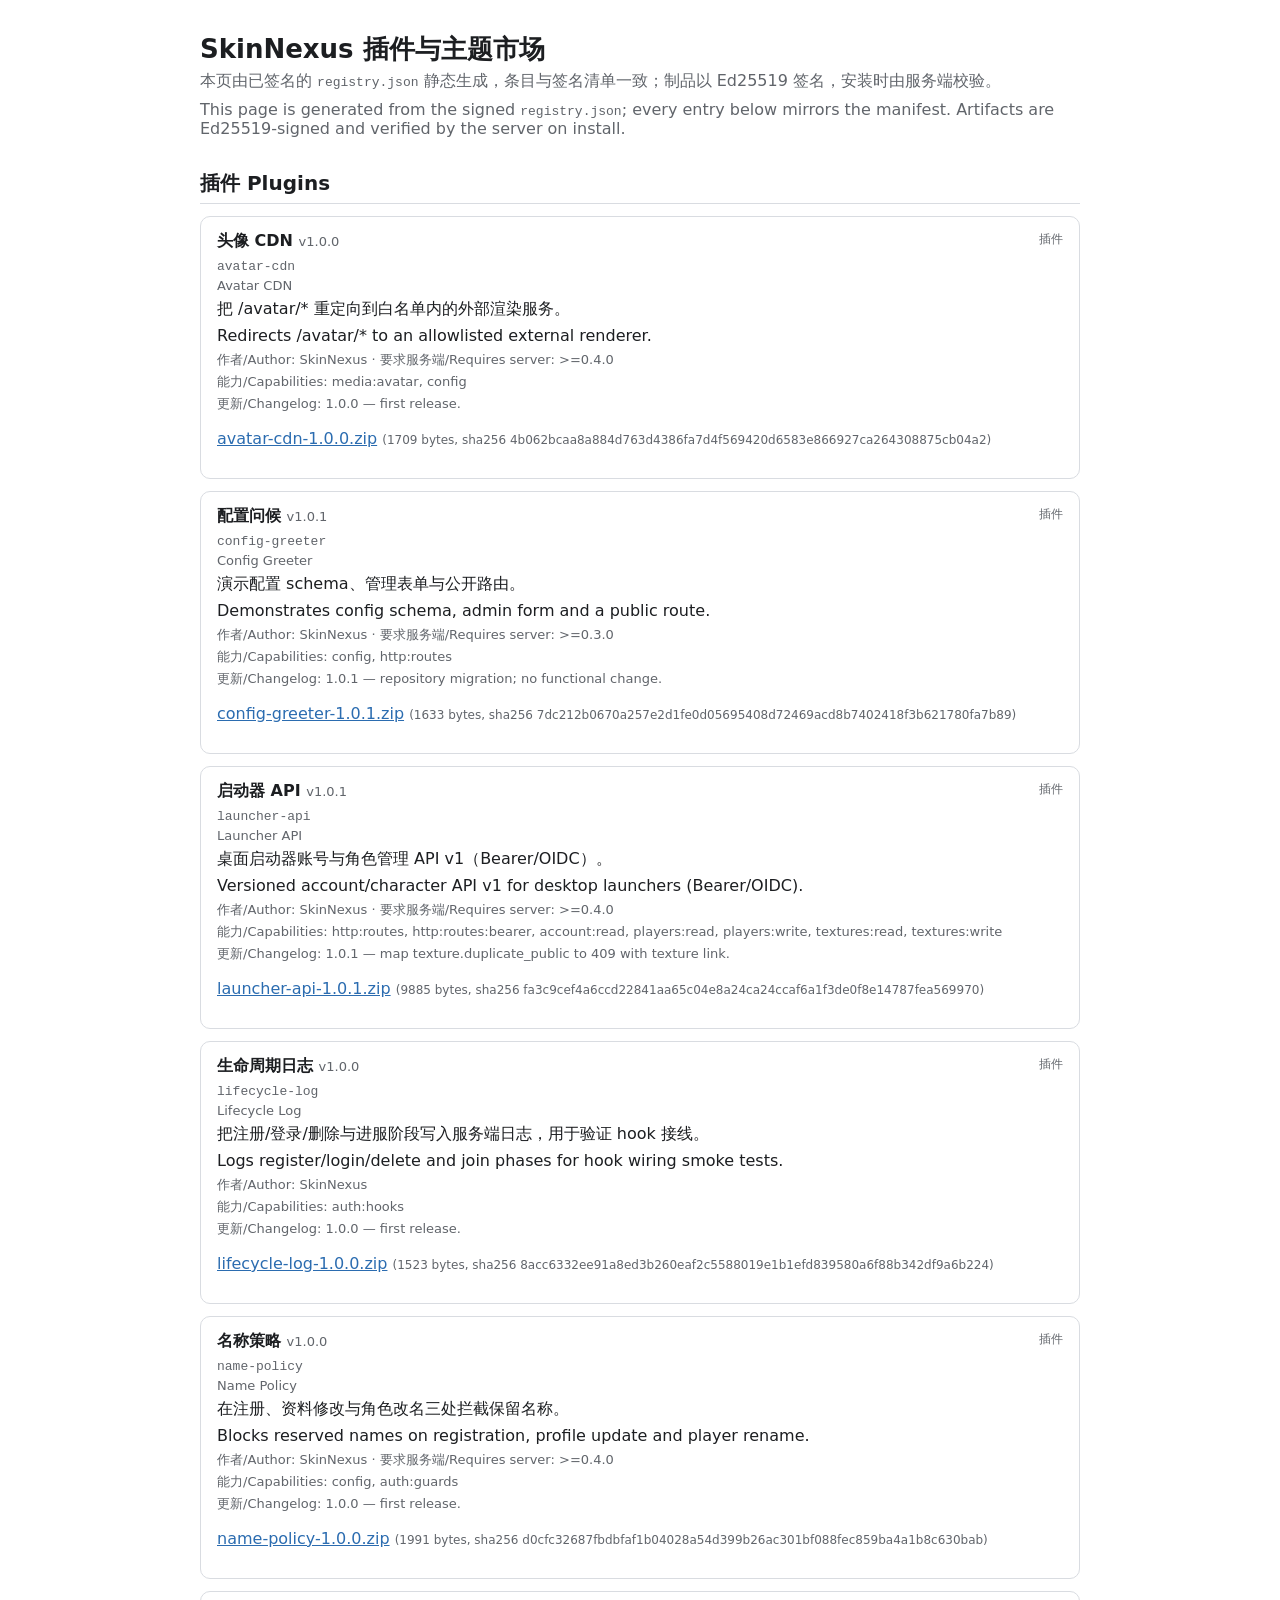
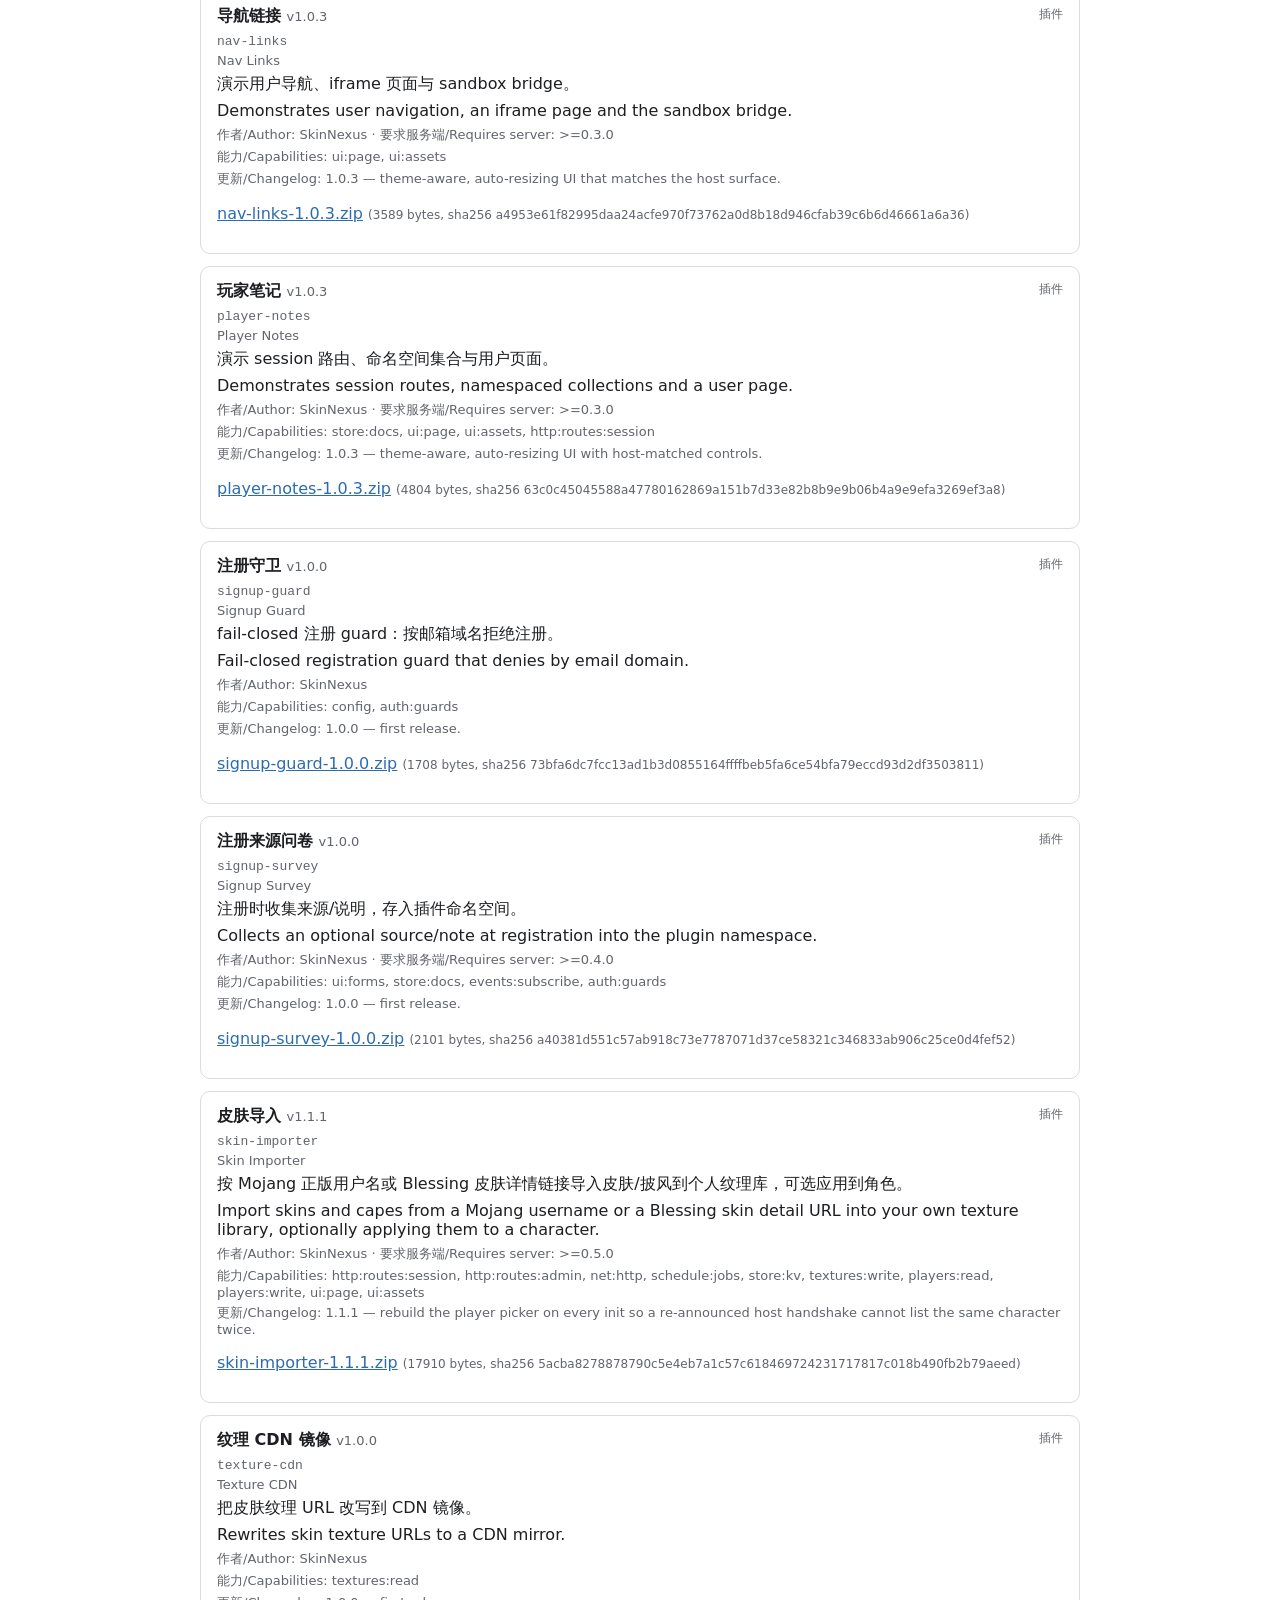
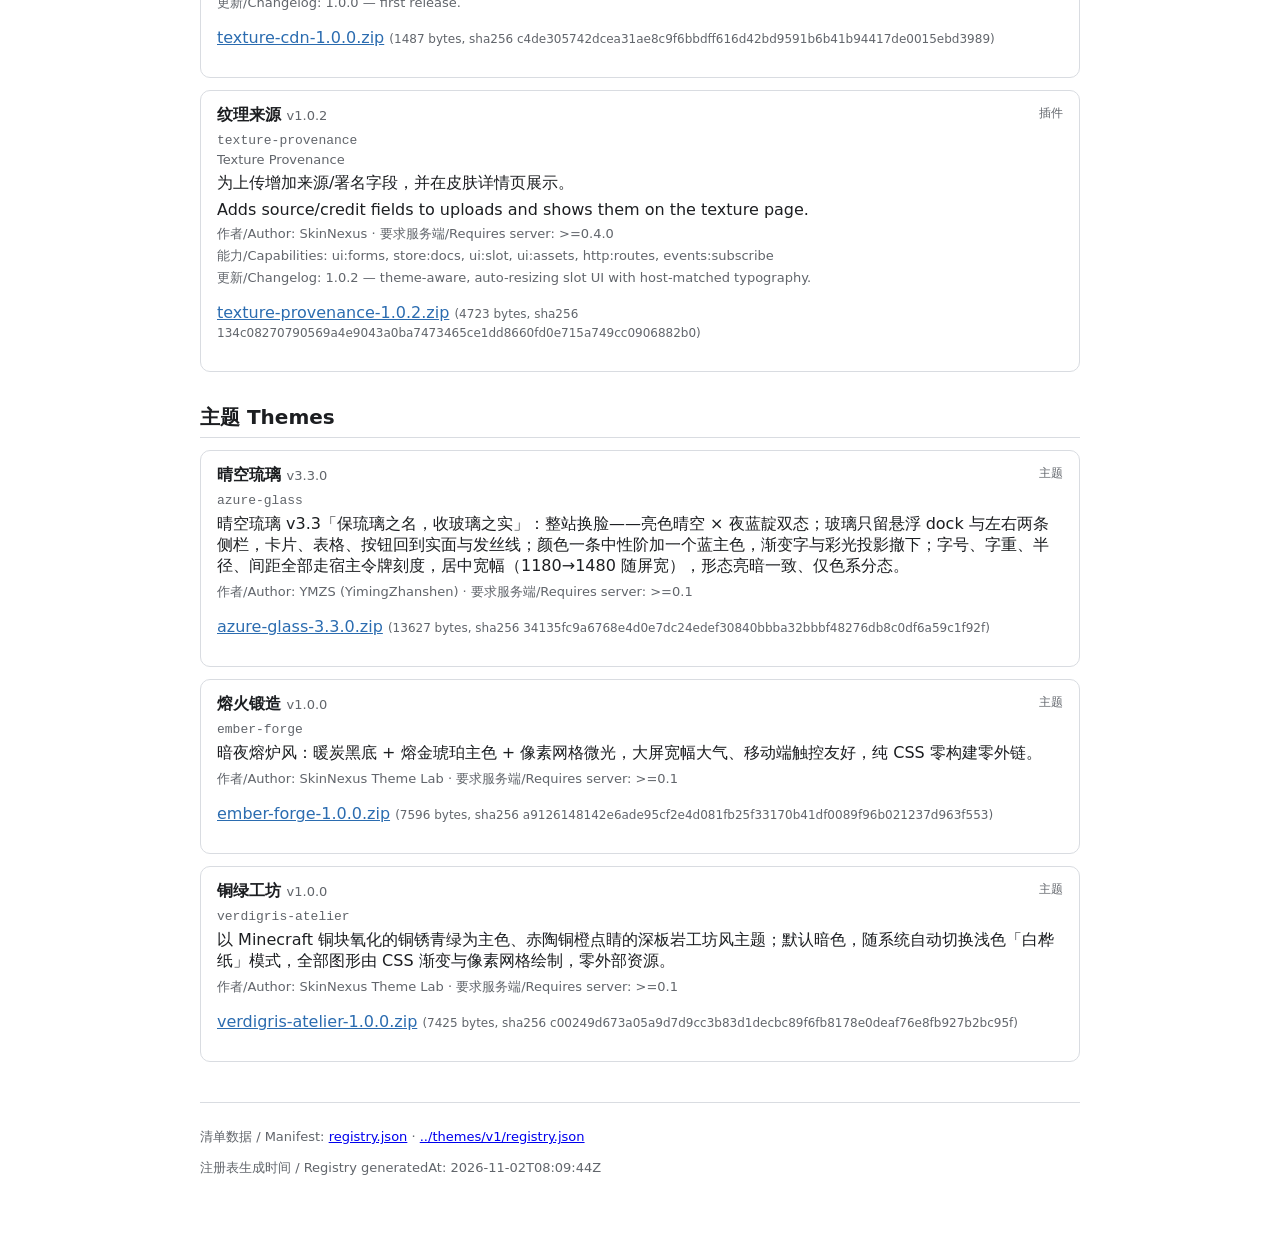
==== commit 6f37ed22: "chore(market): 索引页跟上 CI 签名的 3.3.0——重新生成而非手改 索引页无 workflow 引用，是 sign-* 之后唯一要手工跑的一步（scripts/render-ind" ====
--- a/v1/index.html
+++ b/v1/index.html
@@ -170,11 +170,11 @@
 <section id="themes">
 <h2>主题 Themes</h2>
 <article class="entry">
-  <h3>晴空琉璃 <span class="version">v3.2.1</span><span class="kind">主题</span></h3>
+  <h3>晴空琉璃 <span class="version">v3.3.0</span><span class="kind">主题</span></h3>
   <p class="slug"><code>azure-glass</code></p>
-  <p class="desc">晴空玻璃拟态 v3.2「质感整合」：整站换脸——亮色晴空 × 夜蓝靛双态，全出血晴空首屏 + 悬浮玻璃 dock + 大圆角卡片与渐变发丝线；居中宽幅（1180→1480 随屏宽），形态亮暗一致、仅色系分态；落地页/详情页/认证页整页重着色，移动端同形态。</p>
+  <p class="desc">晴空琉璃 v3.3「保琉璃之名，收玻璃之实」：整站换脸——亮色晴空 × 夜蓝靛双态；玻璃只留悬浮 dock 与左右两条侧栏，卡片、表格、按钮回到实面与发丝线；颜色一条中性阶加一个蓝主色，渐变字与彩光投影撤下；字号、字重、半径、间距全部走宿主令牌刻度，居中宽幅（1180→1480 随屏宽），形态亮暗一致、仅色系分态。</p>
   <p class="meta"><span>作者/Author: YMZS (YimingZhanshen)</span> · <span>要求服务端/Requires server: &gt;=0.1</span></p>
-  <p class="download"><a href="https://yimingzhanshen.github.io/skin-nexus-plugins/themes/v1/artifacts/azure-glass-3.2.1.zip">azure-glass-3.2.1.zip</a> <span class="dist">(13243 bytes, sha256 d9e327e6ca621cbad31a592387fd796ca83846649da22d4c30b044cfadd7b8eb)</span></p>
+  <p class="download"><a href="https://yimingzhanshen.github.io/skin-nexus-plugins/themes/v1/artifacts/azure-glass-3.3.0.zip">azure-glass-3.3.0.zip</a> <span class="dist">(13627 bytes, sha256 34135fc9a6768e4d0e7dc24edef30840bbba32bbbf48276db8c0df6a59c1f92f)</span></p>
 </article>
 <article class="entry">
   <h3>熔火锻造 <span class="version">v1.0.0</span><span class="kind">主题</span></h3>
@@ -423,15 +423,15 @@
         "@type": "SoftwareApplication",
         "name": "晴空琉璃",
         "identifier": "azure-glass",
-        "softwareVersion": "3.2.1",
-        "description": "晴空玻璃拟态 v3.2「质感整合」：整站换脸——亮色晴空 × 夜蓝靛双态，全出血晴空首屏 + 悬浮玻璃 dock + 大圆角卡片与渐变发丝线；居中宽幅（1180→1480 随屏宽），形态亮暗一致、仅色系分态；落地页/详情页/认证页整页重着色，移动端同形态。",
+        "softwareVersion": "3.3.0",
+        "description": "晴空琉璃 v3.3「保琉璃之名，收玻璃之实」：整站换脸——亮色晴空 × 夜蓝靛双态；玻璃只留悬浮 dock 与左右两条侧栏，卡片、表格、按钮回到实面与发丝线；颜色一条中性阶加一个蓝主色，渐变字与彩光投影撤下；字号、字重、半径、间距全部走宿主令牌刻度，居中宽幅（1180→1480 随屏宽），形态亮暗一致、仅色系分态。",
         "author": {
           "@type": "Organization",
           "name": "YMZS (YimingZhanshen)"
         },
         "softwareRequirements": ">=0.1",
-        "downloadUrl": "https://yimingzhanshen.github.io/skin-nexus-plugins/themes/v1/artifacts/azure-glass-3.2.1.zip",
-        "url": "https://yimingzhanshen.github.io/skin-nexus-plugins/themes/v1/artifacts/azure-glass-3.2.1.zip"
+        "downloadUrl": "https://yimingzhanshen.github.io/skin-nexus-plugins/themes/v1/artifacts/azure-glass-3.3.0.zip",
+        "url": "https://yimingzhanshen.github.io/skin-nexus-plugins/themes/v1/artifacts/azure-glass-3.3.0.zip"
       }
     },
     {
